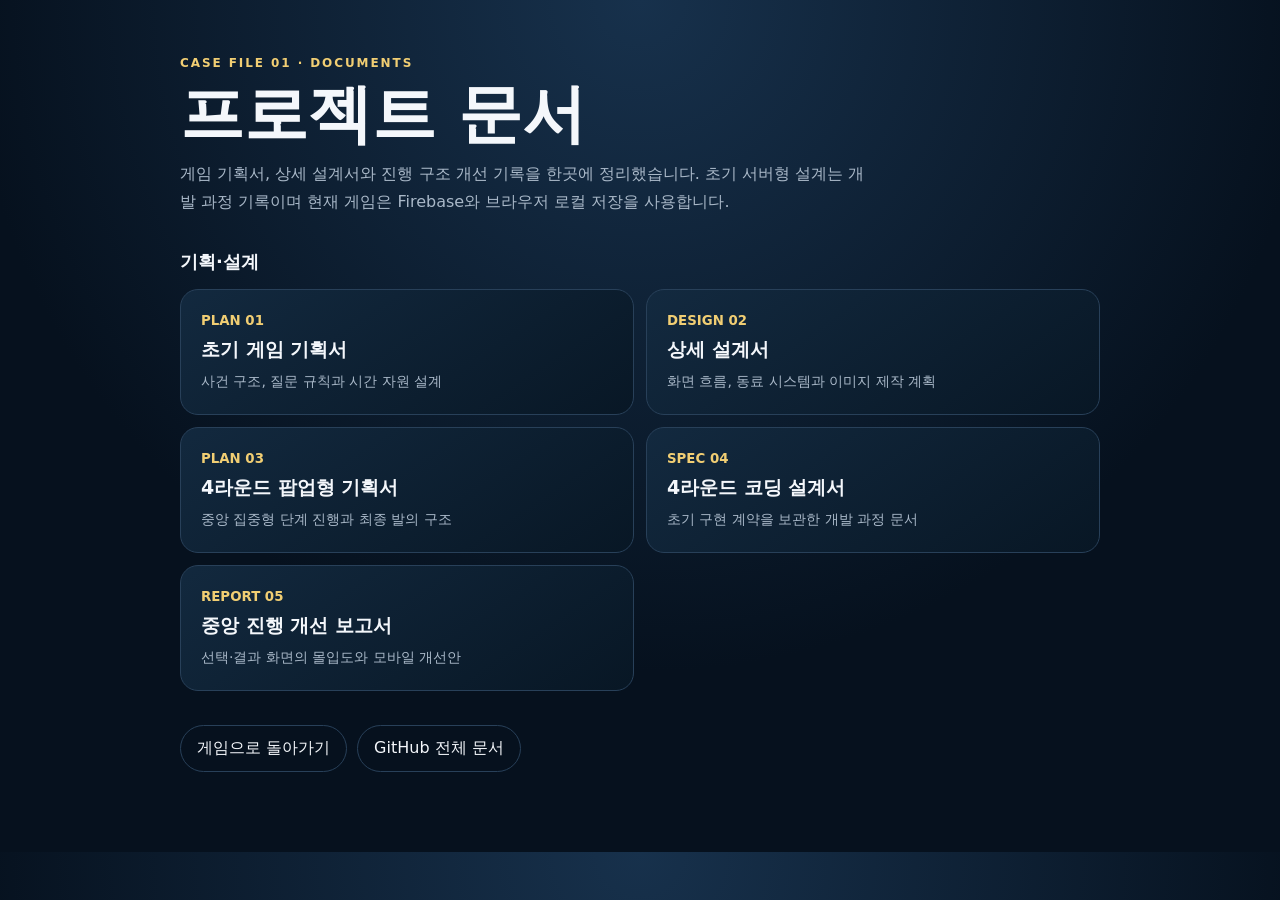
==== docs/index.html @ 6cc6072e "Organize project documentation under docs" ====
<!doctype html>
<html lang="ko">
<head>
  <meta charset="utf-8">
  <meta name="viewport" content="width=device-width, initial-scale=1">
  <meta name="theme-color" content="#071423">
  <title>마크의 마지막 수리 · 프로젝트 문서</title>
  <style>
    :root{color-scheme:dark;--bg:#06111e;--panel:#0d1d2d;--line:#284059;--gold:#f1ce73;--text:#f4f7fb;--muted:#a9b8c8}
    *{box-sizing:border-box}
    body{margin:0;background:radial-gradient(circle at 50% 0,#17314c 0,#06111e 42rem);color:var(--text);font-family:system-ui,-apple-system,"Noto Sans KR",sans-serif}
    main{width:min(920px,calc(100% - 32px));margin:0 auto;padding:52px 0 80px}
    .eyebrow{color:var(--gold);font-size:12px;font-weight:900;letter-spacing:.16em}
    h1{margin:10px 0 12px;font-size:clamp(34px,7vw,64px);line-height:1.05}
    .lead{max-width:700px;margin:0;color:var(--muted);font-size:16px;line-height:1.75}
    section{margin-top:34px}
    h2{font-size:18px}
    .grid{display:grid;grid-template-columns:repeat(2,minmax(0,1fr));gap:12px}
    a.card{display:block;min-height:126px;padding:20px;border:1px solid var(--line);border-radius:18px;background:linear-gradient(145deg,rgba(19,42,64,.94),rgba(8,23,37,.96));color:inherit;text-decoration:none;transition:.18s ease}
    a.card:hover,a.card:focus-visible{border-color:var(--gold);transform:translateY(-2px);outline:none}
    .card small{color:var(--gold);font-weight:800}
    .card b{display:block;margin:8px 0;font-size:19px}
    .card span{color:var(--muted);font-size:14px;line-height:1.55}
    .actions{display:flex;flex-wrap:wrap;gap:10px;margin-top:34px}
    .actions a{padding:12px 16px;border:1px solid var(--line);border-radius:999px;color:var(--text);text-decoration:none}
    @media(max-width:640px){main{width:min(100% - 24px,920px);padding-top:34px}.grid{grid-template-columns:1fr}a.card{min-height:112px}}
  </style>
</head>
<body>
  <main>
    <span class="eyebrow">CASE FILE 01 · DOCUMENTS</span>
    <h1>프로젝트 문서</h1>
    <p class="lead">게임 기획서, 상세 설계서와 진행 구조 개선 기록을 한곳에 정리했습니다. 초기 서버형 설계는 개발 과정 기록이며 현재 게임은 Firebase와 브라우저 로컬 저장을 사용합니다.</p>

    <section>
      <h2>기획·설계</h2>
      <div class="grid">
        <a class="card" href="design/mark-death-mystery-design.html"><small>PLAN 01</small><b>초기 게임 기획서</b><span>사건 구조, 질문 규칙과 시간 자원 설계</span></a>
        <a class="card" href="design/mark-death-mystery-detailed-design.html"><small>DESIGN 02</small><b>상세 설계서</b><span>화면 흐름, 동료 시스템과 이미지 제작 계획</span></a>
        <a class="card" href="design/popup-four-round-mystery-game-plan.html"><small>PLAN 03</small><b>4라운드 팝업형 기획서</b><span>중앙 집중형 단계 진행과 최종 발의 구조</span></a>
        <a class="card" href="design/popup-four-round-coding-spec.html"><small>SPEC 04</small><b>4라운드 코딩 설계서</b><span>초기 구현 계약을 보관한 개발 과정 문서</span></a>
        <a class="card" href="design/central-flow-improvement-report.html"><small>REPORT 05</small><b>중앙 진행 개선 보고서</b><span>선택·결과 화면의 몰입도와 모바일 개선안</span></a>
      </div>
    </section>

    <div class="actions">
      <a href="../">게임으로 돌아가기</a>
      <a href="https://github.com/watercastlegames/mark-last-repair/tree/main/docs" target="_blank" rel="noopener">GitHub 전체 문서</a>
    </div>
  </main>
</body>
</html>
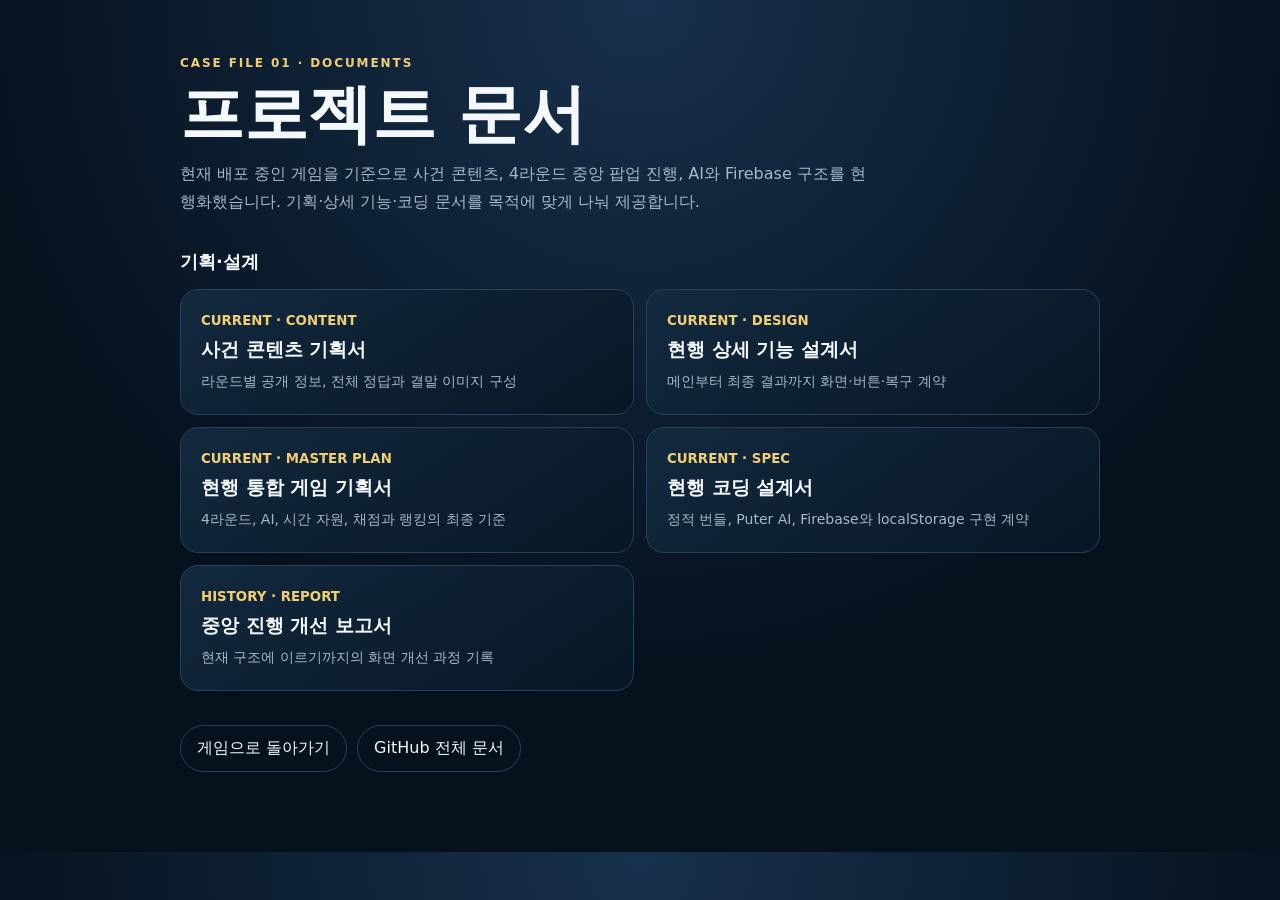
==== commit 6177f2e8: "Update design docs to current implementation" ====
--- a/docs/index.html
+++ b/docs/index.html
@@ -30,16 +30,16 @@
   <main>
     <span class="eyebrow">CASE FILE 01 · DOCUMENTS</span>
     <h1>프로젝트 문서</h1>
-    <p class="lead">게임 기획서, 상세 설계서와 진행 구조 개선 기록을 한곳에 정리했습니다. 초기 서버형 설계는 개발 과정 기록이며 현재 게임은 Firebase와 브라우저 로컬 저장을 사용합니다.</p>
+    <p class="lead">현재 배포 중인 게임을 기준으로 사건 콘텐츠, 4라운드 중앙 팝업 진행, AI와 Firebase 구조를 현행화했습니다. 기획·상세 기능·코딩 문서를 목적에 맞게 나눠 제공합니다.</p>
 
     <section>
       <h2>기획·설계</h2>
       <div class="grid">
-        <a class="card" href="design/mark-death-mystery-design.html"><small>PLAN 01</small><b>초기 게임 기획서</b><span>사건 구조, 질문 규칙과 시간 자원 설계</span></a>
-        <a class="card" href="design/mark-death-mystery-detailed-design.html"><small>DESIGN 02</small><b>상세 설계서</b><span>화면 흐름, 동료 시스템과 이미지 제작 계획</span></a>
-        <a class="card" href="design/popup-four-round-mystery-game-plan.html"><small>PLAN 03</small><b>4라운드 팝업형 기획서</b><span>중앙 집중형 단계 진행과 최종 발의 구조</span></a>
-        <a class="card" href="design/popup-four-round-coding-spec.html"><small>SPEC 04</small><b>4라운드 코딩 설계서</b><span>초기 구현 계약을 보관한 개발 과정 문서</span></a>
-        <a class="card" href="design/central-flow-improvement-report.html"><small>REPORT 05</small><b>중앙 진행 개선 보고서</b><span>선택·결과 화면의 몰입도와 모바일 개선안</span></a>
+        <a class="card" href="design/mark-death-mystery-design.html"><small>CURRENT · CONTENT</small><b>사건 콘텐츠 기획서</b><span>라운드별 공개 정보, 전체 정답과 결말 이미지 구성</span></a>
+        <a class="card" href="design/mark-death-mystery-detailed-design.html"><small>CURRENT · DESIGN</small><b>현행 상세 기능 설계서</b><span>메인부터 최종 결과까지 화면·버튼·복구 계약</span></a>
+        <a class="card" href="design/popup-four-round-mystery-game-plan.html"><small>CURRENT · MASTER PLAN</small><b>현행 통합 게임 기획서</b><span>4라운드, AI, 시간 자원, 채점과 랭킹의 최종 기준</span></a>
+        <a class="card" href="design/popup-four-round-coding-spec.html"><small>CURRENT · SPEC</small><b>현행 코딩 설계서</b><span>정적 번들, Puter AI, Firebase와 localStorage 구현 계약</span></a>
+        <a class="card" href="design/central-flow-improvement-report.html"><small>HISTORY · REPORT</small><b>중앙 진행 개선 보고서</b><span>현재 구조에 이르기까지의 화면 개선 과정 기록</span></a>
       </div>
     </section>
 
